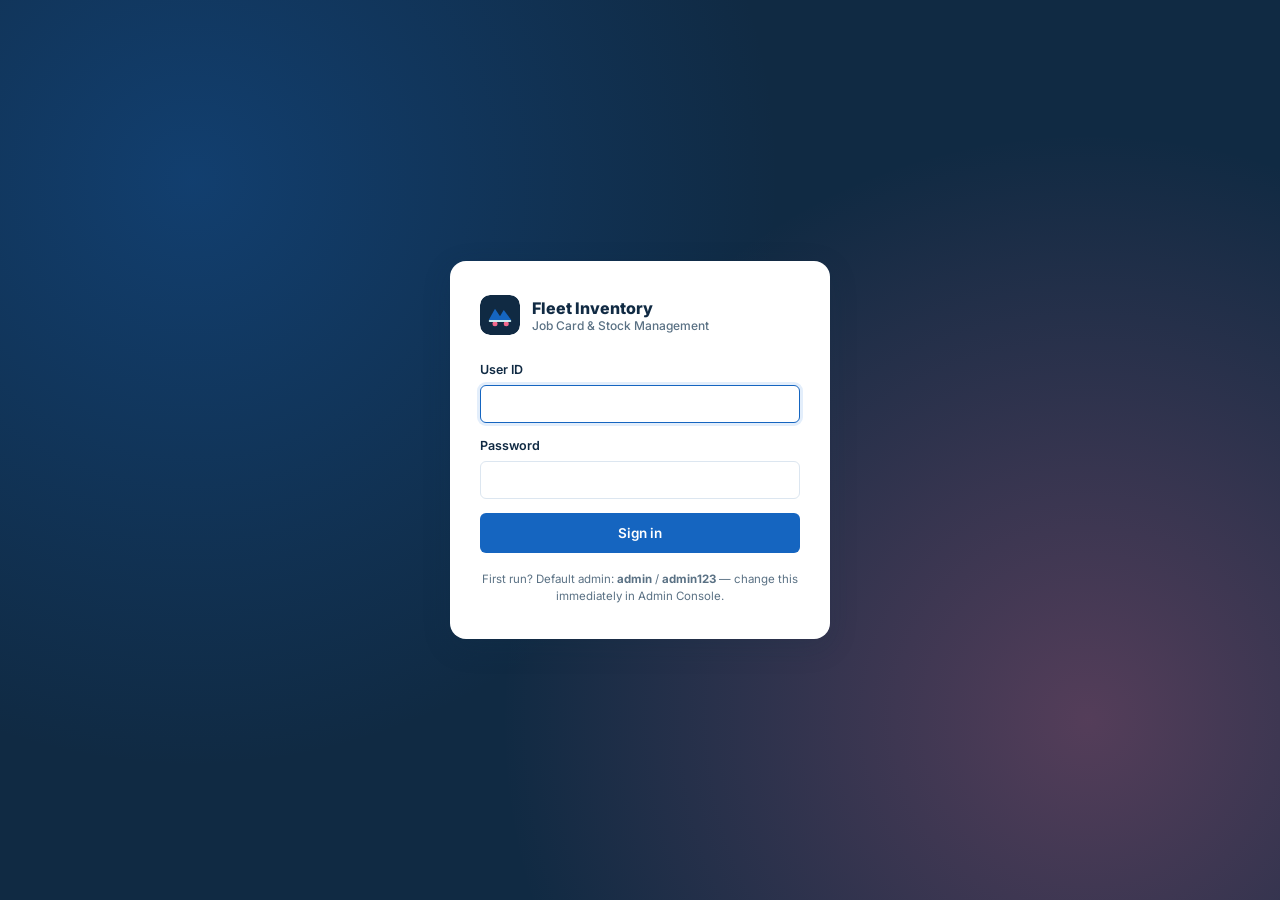
==== index.html @ 10536df2 "Add files via upload" ====
<!DOCTYPE html>
<html lang="en">
<head>
<meta charset="UTF-8">
<meta name="viewport" content="width=device-width, initial-scale=1.0">
<title>Fleet Inventory & Job Card System — Sign in</title>
<link rel="icon" href="assets/img/logo.svg">
<link rel="stylesheet" href="assets/css/style.css">
</head>
<body>
  <div class="login-screen">
    <div class="login-card">
      <div class="brand">
        <img src="assets/img/logo.svg" alt="Logo">
        <div class="brand-text">
          Fleet Inventory<br>
          <small>Job Card &amp; Stock Management</small>
        </div>
      </div>

      <div class="login-error" id="loginError"></div>

      <form id="loginForm">
        <div class="field">
          <label for="userId">User ID</label>
          <input type="text" id="userId" autocomplete="username" required autofocus>
        </div>
        <div class="field">
          <label for="password">Password</label>
          <input type="password" id="password" autocomplete="current-password" required>
        </div>
        <button type="submit" class="btn btn-primary" style="width:100%; padding:11px;" id="loginBtn">
          Sign in
        </button>
      </form>

      <div class="login-footer">
        First run? Default admin: <b>admin</b> / <b>admin123</b> — change this immediately in Admin Console.
      </div>
    </div>
  </div>

  <script src="assets/js/api.js"></script>
  <script>
    const params = new URLSearchParams(window.location.search);
    if (params.get('expired')) {
      const err = document.getElementById('loginError');
      err.textContent = 'Your session expired. Please sign in again.';
      err.style.display = 'block';
    }

    document.getElementById('loginForm').addEventListener('submit', async (e) => {
      e.preventDefault();
      const errBox = document.getElementById('loginError');
      const btn = document.getElementById('loginBtn');
      errBox.style.display = 'none';
      btn.disabled = true;
      btn.textContent = 'Signing in…';

      const userId = document.getElementById('userId').value.trim();
      const password = document.getElementById('password').value;

      try {
        const res = await fetch(API_URL, {
          method: 'POST',
          headers: { 'Content-Type': 'text/plain;charset=utf-8' },
          body: JSON.stringify({ action: 'login', payload: { userId, password } })
        });
        const json = await res.json();
        const data = json.ok ? json.data : json;

        if (!data.ok) {
          throw new Error(data.error || 'Login failed');
        }
        Session.save(data.data);
        window.location.href = 'dashboard.html';
      } catch (err) {
        errBox.textContent = err.message || 'Login failed. Check your credentials.';
        errBox.style.display = 'block';
      } finally {
        btn.disabled = false;
        btn.textContent = 'Sign in';
      }
    });
  </script>
</body>
</html>
---- assets/css/style.css ----
/* ==========================================================================
   Fleet Inventory & Job Card System — Design Tokens & Core Styles
   Palette: navy #102A43 / blue #1565C0 / pink #F26A8D /
            bg #F4F7FB / cyan #CBEEF3
   ========================================================================== */

@import url('https://fonts.googleapis.com/css2?family=Inter:wght@400;500;600;700;800&family=JetBrains+Mono:wght@500;600&display=swap');

:root{
  --navy:        #102A43;
  --navy-soft:   #1E3A5F;
  --blue:        #1565C0;
  --blue-soft:   #E3EEFB;
  --pink:        #F26A8D;
  --pink-soft:   #FDE7ED;
  --bg:          #F4F7FB;
  --cyan:        #CBEEF3;
  --white:       #FFFFFF;
  --ink:         #102A43;
  --ink-muted:   #5A7184;
  --line:        #DCE6F0;
  --success:     #2E9E6D;
  --success-soft:#E4F6EE;
  --warn:        #C98A00;
  --warn-soft:   #FBF0DA;

  --font-ui:   'Inter', -apple-system, BlinkMacSystemFont, 'Segoe UI', sans-serif;
  --font-code: 'JetBrains Mono', 'SFMono-Regular', Consolas, monospace;

  --radius-sm: 6px;
  --radius-md: 10px;
  --radius-lg: 16px;

  --shadow-card: 0 1px 2px rgba(16,42,67,0.06), 0 4px 16px rgba(16,42,67,0.06);
  --shadow-pop:  0 8px 28px rgba(16,42,67,0.18);

  --sidebar-w: 248px;
}

*, *::before, *::after{ box-sizing: border-box; }
html, body{ height: 100%; }
body{
  margin: 0;
  font-family: var(--font-ui);
  background: var(--bg);
  color: var(--ink);
  font-size: 14px;
  line-height: 1.5;
  -webkit-font-smoothing: antialiased;
}
h1,h2,h3,h4{ margin: 0 0 4px; font-weight: 700; letter-spacing: -0.01em; }
h1{ font-size: 24px; }
h2{ font-size: 18px; }
h3{ font-size: 15px; }
p{ margin: 0 0 8px; color: var(--ink-muted); }
a{ color: var(--blue); text-decoration: none; }
a:hover{ text-decoration: underline; }
code, .code, .id-tag{ font-family: var(--font-code); }

button{ font-family: inherit; }
:focus-visible{
  outline: 2px solid var(--blue);
  outline-offset: 2px;
}
@media (prefers-reduced-motion: reduce){
  *{ animation: none !important; transition: none !important; }
}

/* ---------------------------- Buttons ---------------------------------- */
.btn{
  display: inline-flex; align-items: center; justify-content: center; gap: 8px;
  padding: 9px 16px;
  font-size: 13.5px; font-weight: 600;
  border-radius: var(--radius-sm);
  border: 1px solid transparent;
  cursor: pointer;
  transition: background 0.15s ease, border-color 0.15s ease, transform 0.05s ease;
  white-space: nowrap;
}
.btn:active{ transform: translateY(1px); }
.btn-primary{ background: var(--blue); color: var(--white); }
.btn-primary:hover{ background: #0F52A0; }
.btn-navy{ background: var(--navy); color: var(--white); }
.btn-navy:hover{ background: #0B1E30; }
.btn-outline{ background: var(--white); color: var(--navy); border-color: var(--line); }
.btn-outline:hover{ border-color: var(--blue); color: var(--blue); }
.btn-danger{ background: var(--white); color: var(--pink); border-color: var(--pink); }
.btn-danger:hover{ background: var(--pink-soft); }
.btn-final{ background: var(--pink); color: var(--white); }
.btn-final:hover{ background: #E14E76; }
.btn:disabled{ opacity: 0.45; cursor: not-allowed; }
.btn-sm{ padding: 6px 12px; font-size: 12.5px; }
.btn-icon{ padding: 8px; width: 34px; height: 34px; }

/* ---------------------------- Layout ------------------------------------ */
.app-shell{ display: flex; min-height: 100vh; }

.sidebar{
  width: var(--sidebar-w); flex-shrink: 0;
  background: var(--navy);
  color: var(--white);
  display: flex; flex-direction: column;
  padding: 20px 14px;
  position: sticky; top: 0; height: 100vh;
}
.sidebar .brand{
  display: flex; align-items: center; gap: 10px;
  padding: 6px 10px 22px;
  border-bottom: 1px solid rgba(255,255,255,0.1);
  margin-bottom: 18px;
}
.sidebar .brand img{ width: 32px; height: 32px; border-radius: 8px; }
.sidebar .brand-text{ font-weight: 800; font-size: 15px; line-height: 1.2; }
.sidebar .brand-text small{ display:block; font-weight: 500; font-size: 11px; color: #9FB4C7; }

.nav-group{ margin-bottom: 18px; }
.nav-label{
  font-size: 10.5px; text-transform: uppercase; letter-spacing: 0.06em;
  color: #6E8BA3; padding: 0 10px; margin-bottom: 6px; font-weight: 700;
}
.nav-item{
  display: flex; align-items: center; gap: 10px;
  padding: 9px 10px; border-radius: var(--radius-sm);
  color: #C7D6E5; font-weight: 500; font-size: 13.5px;
  cursor: pointer; margin-bottom: 2px;
}
.nav-item:hover{ background: rgba(255,255,255,0.06); color: var(--white); }
.nav-item.active{ background: var(--blue); color: var(--white); }
.nav-item .dot{ width: 6px; height: 6px; border-radius: 50%; background: currentColor; opacity: 0.55; }

.sidebar-footer{
  margin-top: auto; padding: 12px 10px;
  border-top: 1px solid rgba(255,255,255,0.1);
  font-size: 12.5px; color: #9FB4C7;
}
.sidebar-footer .who{ color: var(--white); font-weight: 600; margin-bottom: 2px; }

.main{ flex: 1; min-width: 0; display: flex; flex-direction: column; }
.topbar{
  height: 62px; flex-shrink: 0;
  background: var(--white); border-bottom: 1px solid var(--line);
  display: flex; align-items: center; justify-content: space-between;
  padding: 0 24px; position: sticky; top: 0; z-index: 10;
}
.content{ padding: 24px; flex: 1; }

/* ---------------------------- Cards -------------------------------------- */
.card{
  background: var(--white);
  border: 1px solid var(--line);
  border-radius: var(--radius-lg);
  box-shadow: var(--shadow-card);
  padding: 20px;
}
.card + .card{ margin-top: 16px; }
.card-header{
  display: flex; align-items: center; justify-content: space-between;
  margin-bottom: 14px;
}

/* ---------------------------- Forms -------------------------------------- */
.field{ margin-bottom: 14px; }
.field label{
  display: block; font-size: 12.5px; font-weight: 600;
  color: var(--navy); margin-bottom: 5px;
}
.field .hint{ font-size: 11.5px; color: var(--ink-muted); margin-top: 4px; }
input[type=text], input[type=password], input[type=number],
input[type=date], input[type=datetime-local], select, textarea{
  width: 100%; padding: 10px 12px;
  border: 1px solid var(--line); border-radius: var(--radius-sm);
  font-family: inherit; font-size: 13.5px; color: var(--ink);
  background: var(--white);
  transition: border-color 0.15s ease, box-shadow 0.15s ease;
}
input:focus, select:focus, textarea:focus{
  border-color: var(--blue); box-shadow: 0 0 0 3px var(--blue-soft); outline: none;
}
.form-row{ display: grid; grid-template-columns: repeat(auto-fit, minmax(200px,1fr)); gap: 14px; }

/* Searchable combo (product picker) */
.combo{ position: relative; }
.combo-input{ cursor: text; }
.combo-panel{
  position: absolute; z-index: 30; top: calc(100% + 4px); left: 0; right: 0;
  background: var(--white); border: 1px solid var(--line); border-radius: var(--radius-md);
  box-shadow: var(--shadow-pop); max-height: 280px; overflow-y: auto; display: none;
}
.combo-panel.open{ display: block; }
.combo-option{
  display: flex; align-items: center; gap: 10px;
  padding: 9px 12px; cursor: pointer; font-size: 13px;
}
.combo-option:hover, .combo-option.hi{ background: var(--cyan); }
.combo-option img{ width: 28px; height: 28px; border-radius: 6px; object-fit: cover; background: var(--bg); flex-shrink:0; }
.combo-option .code{ font-family: var(--font-code); font-size: 11.5px; color: var(--blue); font-weight: 600; }
.combo-empty{ padding: 14px; text-align: center; color: var(--ink-muted); font-size: 12.5px; }

/* ---------------------------- Tables -------------------------------------- */
.table-wrap{ overflow-x: auto; border: 1px solid var(--line); border-radius: var(--radius-md); }
table{ width: 100%; border-collapse: collapse; font-size: 13px; }
th{
  text-align: left; background: var(--bg); color: var(--navy);
  font-weight: 700; font-size: 11.5px; text-transform: uppercase; letter-spacing: 0.03em;
  padding: 10px 12px; border-bottom: 1px solid var(--line); white-space: nowrap;
}
td{ padding: 10px 12px; border-bottom: 1px solid var(--line); vertical-align: middle; }
tr:last-child td{ border-bottom: none; }
tr:hover td{ background: #FBFDFF; }

/* ---------------------------- Chips / Status -------------------------------- */
.chip{
  display: inline-flex; align-items: center; gap: 5px;
  padding: 3px 9px; border-radius: 999px; font-size: 11.5px; font-weight: 700;
}
.chip-open{ background: var(--blue-soft); color: var(--blue); }
.chip-pending{ background: var(--warn-soft); color: var(--warn); }
.chip-done{ background: var(--success-soft); color: var(--success); }
.chip-defect{ background: var(--pink-soft); color: var(--pink); }
.id-tag{
  font-size: 11.5px; font-weight: 600; color: var(--navy);
  background: var(--cyan); padding: 2px 8px; border-radius: 5px;
}

/* ---------------------------- Login -------------------------------------- */
.login-screen{
  min-height: 100vh; display: flex; align-items: center; justify-content: center;
  background:
    radial-gradient(circle at 15% 20%, rgba(21,101,192,0.35), transparent 45%),
    radial-gradient(circle at 85% 80%, rgba(242,106,141,0.30), transparent 45%),
    var(--navy);
  padding: 20px;
}
.login-card{
  width: 100%; max-width: 380px;
  background: var(--white); border-radius: var(--radius-lg);
  box-shadow: var(--shadow-pop); padding: 34px 30px;
}
.login-card .brand{ display:flex; align-items:center; gap:12px; margin-bottom: 26px; }
.login-card .brand img{ width: 40px; height: 40px; border-radius: 10px; }
.login-card .brand-text{ font-weight: 800; font-size: 16px; line-height:1.25; color: var(--navy); }
.login-card .brand-text small{ display:block; font-weight:500; color: var(--ink-muted); font-size: 12px; }
.login-error{
  background: var(--pink-soft); color: #B0234B; border: 1px solid #F6BFCE;
  padding: 9px 12px; border-radius: var(--radius-sm); font-size: 12.5px; margin-bottom: 14px; display:none;
}
.login-footer{ text-align:center; margin-top: 18px; font-size: 11.5px; color: var(--ink-muted); }

/* ---------------------------- Misc -------------------------------------- */
.muted{ color: var(--ink-muted); }
.flex{ display:flex; align-items:center; }
.flex-between{ display:flex; align-items:center; justify-content:space-between; }
.gap-8{ gap:8px; } .gap-12{ gap:12px; }
.empty-state{
  text-align:center; padding: 48px 20px; color: var(--ink-muted);
}
.empty-state h3{ color: var(--navy); margin-bottom: 6px; }
.toast{
  position: fixed; bottom: 22px; right: 22px; z-index: 100;
  background: var(--navy); color: var(--white);
  padding: 12px 18px; border-radius: var(--radius-md); box-shadow: var(--shadow-pop);
  font-size: 13px; font-weight: 500; max-width: 320px;
  display: flex; align-items: center; gap: 10px;
}
.toast.error{ background: var(--pink); }
.toast.success{ background: var(--success); }

.avatar{
  width: 32px; height: 32px; border-radius: 50%;
  background: var(--blue); color: var(--white);
  display:flex; align-items:center; justify-content:center;
  font-weight: 700; font-size: 12.5px; flex-shrink:0;
}
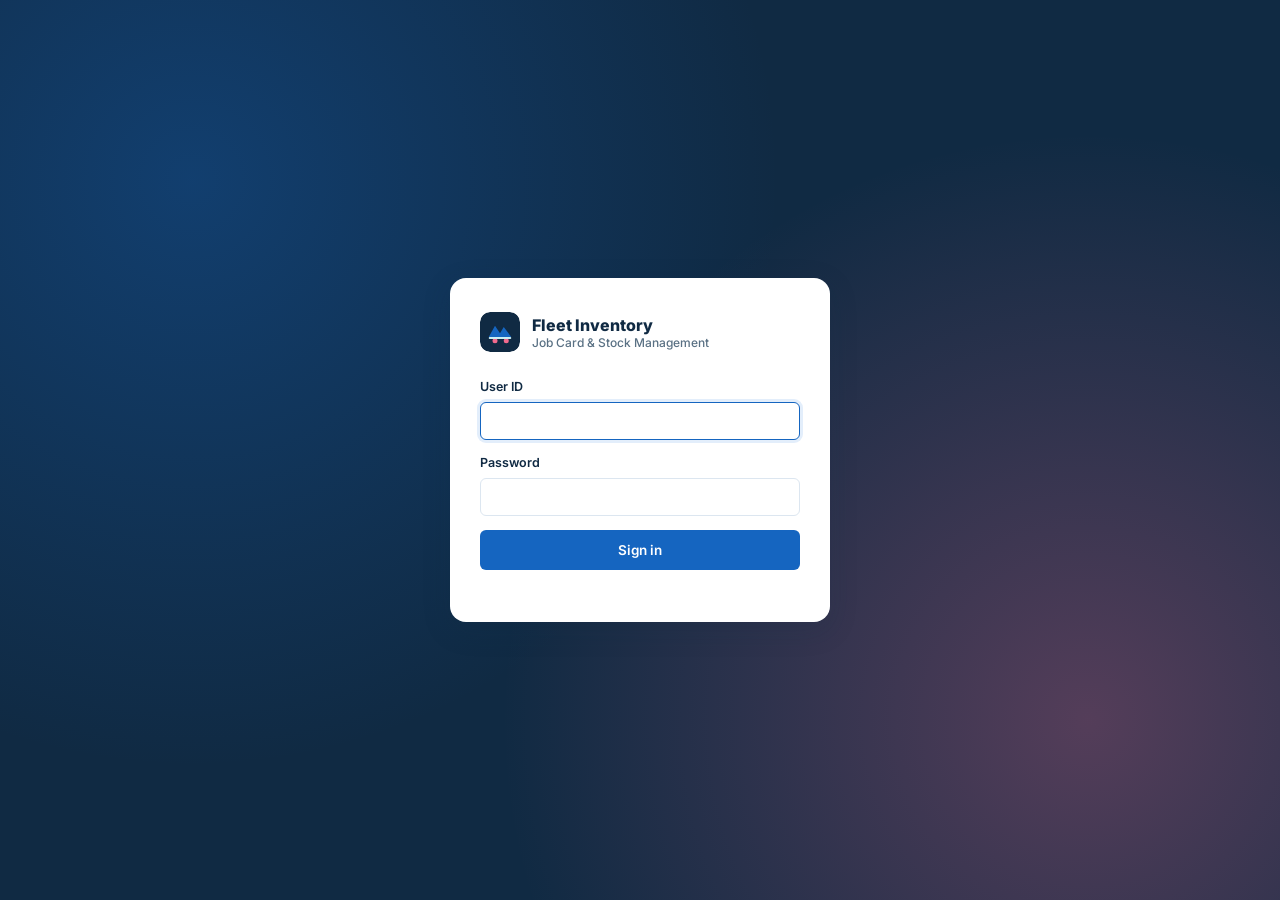
==== commit 1ad92bce: "Update index.html" ====
--- a/index.html
+++ b/index.html
@@ -4,7 +4,7 @@
 <meta charset="UTF-8">
 <meta name="viewport" content="width=device-width, initial-scale=1.0">
 <title>Fleet Inventory & Job Card System — Sign in</title>
-<link rel="icon" href="assets/img/logo.svg">
+<link rel="icon" href="assets/img/lo.svg">
 <link rel="stylesheet" href="assets/css/style.css">
 </head>
 <body>
@@ -35,7 +35,7 @@
       </form>
 
       <div class="login-footer">
-        First run? Default admin: <b>admin</b> / <b>admin123</b> — change this immediately in Admin Console.
+       
       </div>
     </div>
   </div>
@@ -67,12 +67,14 @@
           body: JSON.stringify({ action: 'login', payload: { userId, password } })
         });
         const json = await res.json();
-        const data = json.ok ? json.data : json;
 
-        if (!data.ok) {
-          throw new Error(data.error || 'Login failed');
+        // login_() on the backend returns {ok:true, data:{...}} or
+        // {ok:false, error:'...'} directly as the top-level response —
+        // no need to unwrap a second time.
+        if (!json.ok) {
+          throw new Error(json.error || json.message || 'Login failed');
         }
-        Session.save(data.data);
+        Session.save(json.data);
         window.location.href = 'dashboard.html';
       } catch (err) {
         errBox.textContent = err.message || 'Login failed. Check your credentials.';
--- a/assets/css/style.css
+++ b/assets/css/style.css
@@ -196,6 +196,80 @@
 .combo-option .code{ font-family: var(--font-code); font-size: 11.5px; color: var(--blue); font-weight: 600; }
 .combo-empty{ padding: 14px; text-align: center; color: var(--ink-muted); font-size: 12.5px; }
 
+/* ---------------------------- Modal -------------------------------------- */
+.modal-overlay{
+  position: fixed; inset: 0; background: rgba(16,42,67,0.55);
+  display: flex; align-items: center; justify-content: center;
+  z-index: 200; padding: 20px;
+}
+.modal-card{
+  background: var(--white); border-radius: var(--radius-lg);
+  box-shadow: var(--shadow-pop); width: 100%; max-width: 560px;
+  max-height: 88vh; overflow-y: auto; padding: 24px;
+}
+.modal-card .modal-header{ display:flex; align-items:flex-start; justify-content:space-between; margin-bottom: 16px; }
+.modal-card .modal-close{
+  background: var(--bg); border: none; width: 30px; height: 30px; border-radius: 50%;
+  color: var(--ink-muted); font-size: 16px; cursor: pointer; flex-shrink: 0;
+}
+.modal-card .modal-close:hover{ background: var(--pink-soft); color: var(--pink); }
+.modal-images{ display:flex; gap: 10px; margin-bottom: 18px; }
+.modal-images img{
+  width: 90px; height: 90px; object-fit: cover; border-radius: var(--radius-md);
+  background: var(--bg); border: 1px solid var(--line);
+}
+.detail-grid{ display: grid; grid-template-columns: 1fr 1fr; gap: 12px 20px; }
+.detail-item .k{ font-size: 11px; text-transform: uppercase; letter-spacing: 0.04em; color: var(--ink-muted); font-weight: 700; margin-bottom: 2px; }
+.detail-item .v{ font-size: 14px; color: var(--ink); font-weight: 500; }
+
+/* ---------------------------- Image picker --------------------------------- */
+.img-slot-preview{
+  width: 100%; height: 120px; border-radius: var(--radius-md);
+  background: var(--bg) center/cover no-repeat; border: 1px dashed var(--line);
+  display: flex; align-items: center; justify-content: center;
+  color: var(--ink-muted); font-size: 12px;
+}
+
+/* ---------------------------- Product browser grid -------------------------- */
+.browser-toolbar{ display:flex; gap:10px; margin-bottom:14px; flex-wrap:wrap; }
+.browser-toolbar input, .browser-toolbar select{ width:auto; min-width:160px; }
+.product-grid{
+  display: grid; grid-template-columns: repeat(auto-fill, minmax(190px, 1fr));
+  gap: 14px; max-height: 55vh; overflow-y: auto; padding: 2px;
+}
+.product-card{
+  border: 1px solid var(--line); border-radius: var(--radius-md);
+  overflow: hidden; background: var(--white); display:flex; flex-direction:column;
+}
+.product-card .thumb{
+  width:100%; height:110px; background: var(--bg) center/cover no-repeat;
+  display:flex; align-items:center; justify-content:center; color:var(--ink-muted); font-size:11px;
+}
+.product-card .body{ padding: 10px; display:flex; flex-direction:column; gap:4px; flex:1; }
+.product-card .name{ font-size:13px; font-weight:600; color:var(--ink); line-height:1.3; }
+.product-card .meta{ font-size:11px; color: var(--ink-muted); }
+.product-card .rate{ font-size:14px; font-weight:800; color: var(--navy); margin-top:2px; }
+.product-card .add-row{ display:flex; gap:6px; margin-top:8px; }
+.product-card .add-row input{ width:52px; padding:6px 8px; text-align:center; }
+.product-card .add-row button{ flex:1; }
+.product-card.in-cart{ border-color: var(--blue); box-shadow: 0 0 0 2px var(--blue-soft); }
+.cart-strip{
+  display:flex; align-items:center; justify-content:space-between;
+  background: var(--cyan); border-radius: var(--radius-md); padding: 10px 14px; margin-top: 14px;
+  font-size: 13px; font-weight:600; color: var(--navy);
+}
+
+/* ---------------------------- Sort / filter bar ----------------------------- */
+.filter-bar{
+  display: flex; flex-wrap: wrap; gap: 10px; align-items: center;
+  margin-bottom: 14px;
+}
+.filter-bar select, .filter-bar input[type=text]{ width: auto; min-width: 150px; padding: 8px 10px; }
+th.sortable{ cursor: pointer; user-select: none; }
+th.sortable:hover{ color: var(--blue); }
+th.sortable .arrow{ opacity: 0.5; margin-left: 3px; font-size: 10px; }
+th.sortable.sort-active .arrow{ opacity: 1; color: var(--blue); }
+
 /* ---------------------------- Tables -------------------------------------- */
 .table-wrap{ overflow-x: auto; border: 1px solid var(--line); border-radius: var(--radius-md); }
 table{ width: 100%; border-collapse: collapse; font-size: 13px; }
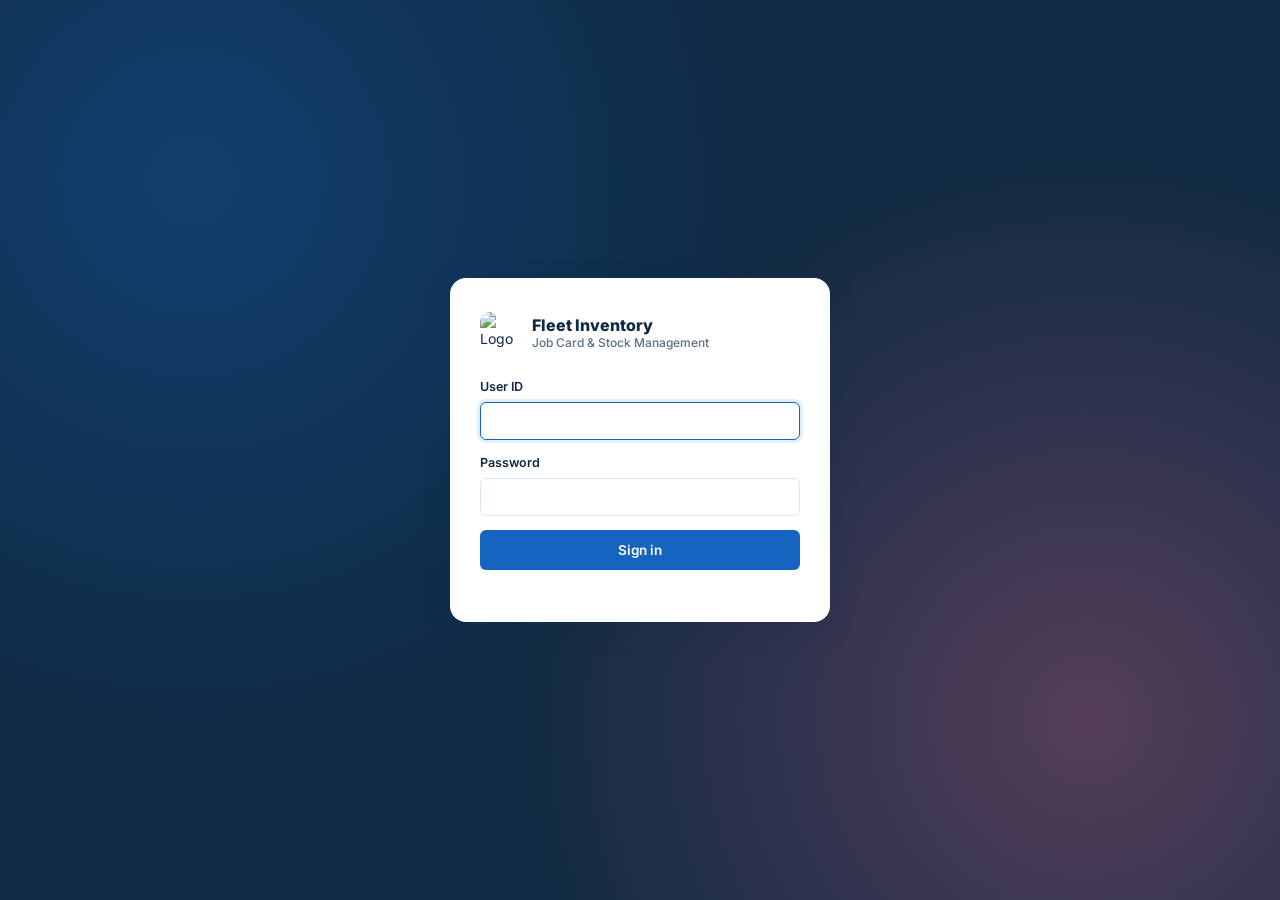
==== commit 14515816: "Update index.html" ====
--- a/index.html
+++ b/index.html
@@ -11,7 +11,7 @@
   <div class="login-screen">
     <div class="login-card">
       <div class="brand">
-        <img src="assets/img/logo.svg" alt="Logo">
+        <img src="assets/img/lo.svg" alt="Logo">
         <div class="brand-text">
           Fleet Inventory<br>
           <small>Job Card &amp; Stock Management</small>
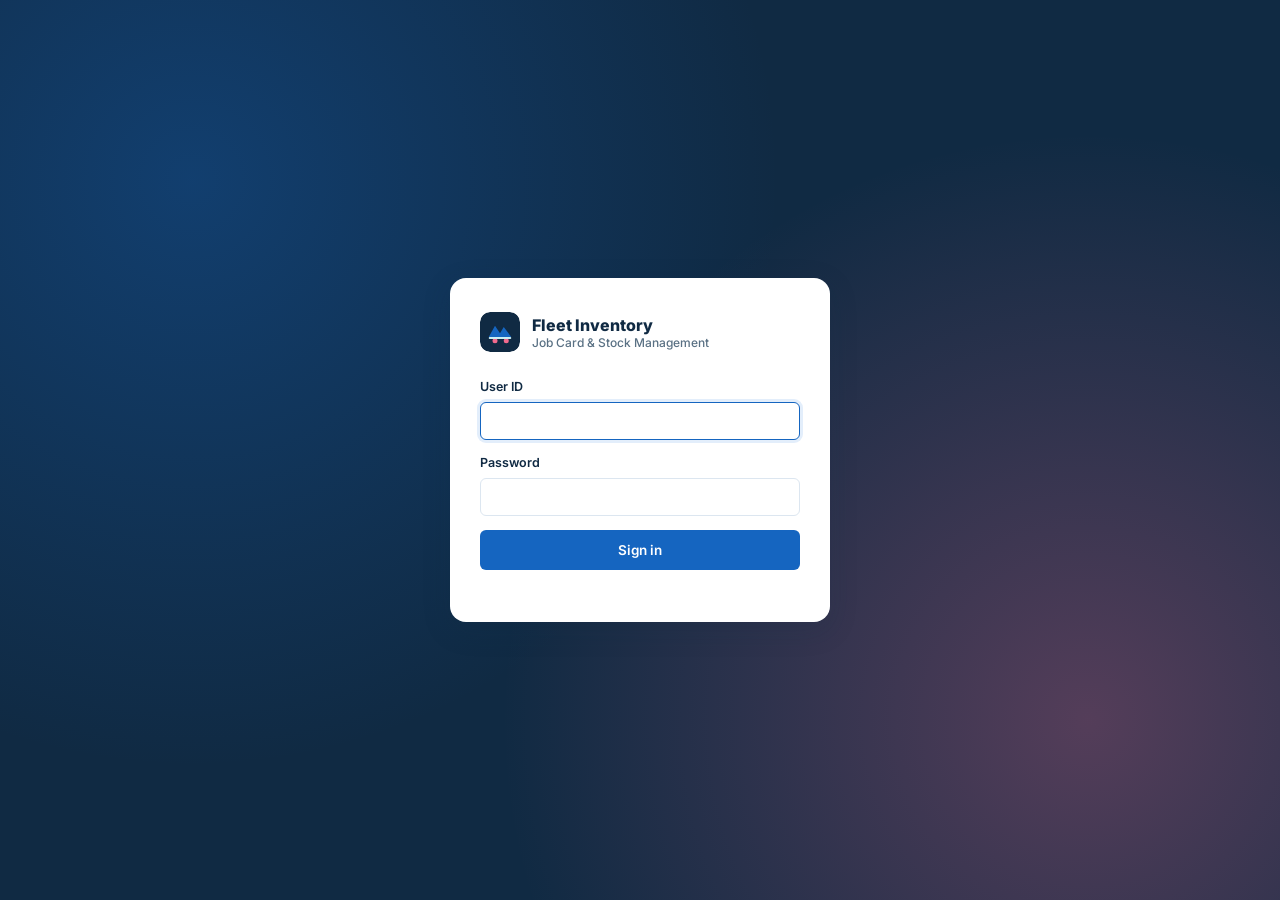
==== commit 7e0e26f1: "Add files via upload" ====
--- a/index.html
+++ b/index.html
@@ -4,14 +4,14 @@
 <meta charset="UTF-8">
 <meta name="viewport" content="width=device-width, initial-scale=1.0">
 <title>Fleet Inventory & Job Card System — Sign in</title>
-<link rel="icon" href="assets/img/lo.svg">
+<link rel="icon" href="assets/img/logo.svg">
 <link rel="stylesheet" href="assets/css/style.css">
 </head>
 <body>
   <div class="login-screen">
     <div class="login-card">
       <div class="brand">
-        <img src="assets/img/lo.svg" alt="Logo">
+        <img src="assets/img/logo.svg" alt="Logo">
         <div class="brand-text">
           Fleet Inventory<br>
           <small>Job Card &amp; Stock Management</small>
@@ -35,7 +35,7 @@
       </form>
 
       <div class="login-footer">
-       
+        
       </div>
     </div>
   </div>
--- a/assets/css/style.css
+++ b/assets/css/style.css
@@ -230,6 +230,24 @@
   color: var(--ink-muted); font-size: 12px;
 }
 
+/* ---------------------------- Kanban board (Job Card) ------------------------ */
+.kanban-board{ display:grid; grid-template-columns: 1fr 1fr; gap:20px; align-items:start; }
+@media (max-width: 800px){ .kanban-board{ grid-template-columns: 1fr; } }
+.kanban-column{ background: var(--bg); border-radius: var(--radius-lg); padding: 14px; min-height: 120px; }
+.kanban-column-header{
+  display:flex; align-items:center; justify-content:space-between;
+  font-weight:700; color: var(--navy); font-size:13.5px; margin-bottom: 12px; padding: 0 4px;
+}
+.kanban-card{
+  background: var(--white); border: 1px solid var(--line); border-radius: var(--radius-md);
+  padding: 12px 14px; margin-bottom: 10px; cursor: pointer; transition: border-color .15s, box-shadow .15s;
+}
+.kanban-card:hover{ border-color: var(--blue); box-shadow: var(--shadow-card); }
+.kanban-card .veh{ font-weight:700; color: var(--navy); font-size:14px; }
+.kanban-card .meta{ font-size:11.5px; color: var(--ink-muted); margin-top:3px; }
+.employee-row{ display:grid; grid-template-columns: 1.4fr 1fr 1fr auto; gap:8px; align-items:end; margin-bottom:8px; }
+.employee-row input{ padding:8px 10px; }
+
 /* ---------------------------- Product browser grid -------------------------- */
 .browser-toolbar{ display:flex; gap:10px; margin-bottom:14px; flex-wrap:wrap; }
 .browser-toolbar input, .browser-toolbar select{ width:auto; min-width:160px; }
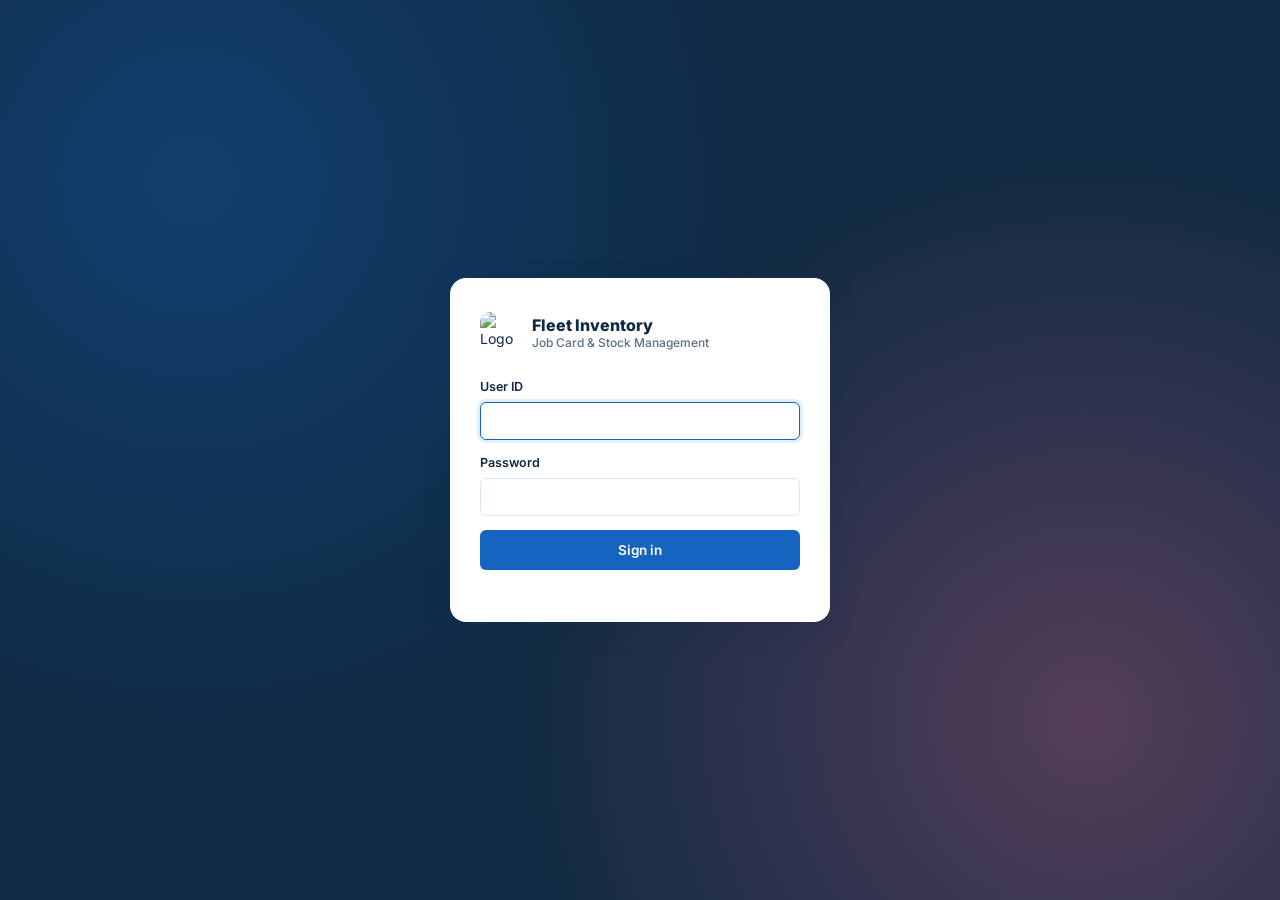
==== commit 33dc86e9: "Update index.html" ====
--- a/index.html
+++ b/index.html
@@ -4,14 +4,14 @@
 <meta charset="UTF-8">
 <meta name="viewport" content="width=device-width, initial-scale=1.0">
 <title>Fleet Inventory & Job Card System — Sign in</title>
-<link rel="icon" href="assets/img/logo.svg">
+<link rel="icon" href="assets/img/logo.png">
 <link rel="stylesheet" href="assets/css/style.css">
 </head>
 <body>
   <div class="login-screen">
     <div class="login-card">
       <div class="brand">
-        <img src="assets/img/logo.svg" alt="Logo">
+        <img src="assets/img/logo.png" alt="Logo">
         <div class="brand-text">
           Fleet Inventory<br>
           <small>Job Card &amp; Stock Management</small>
